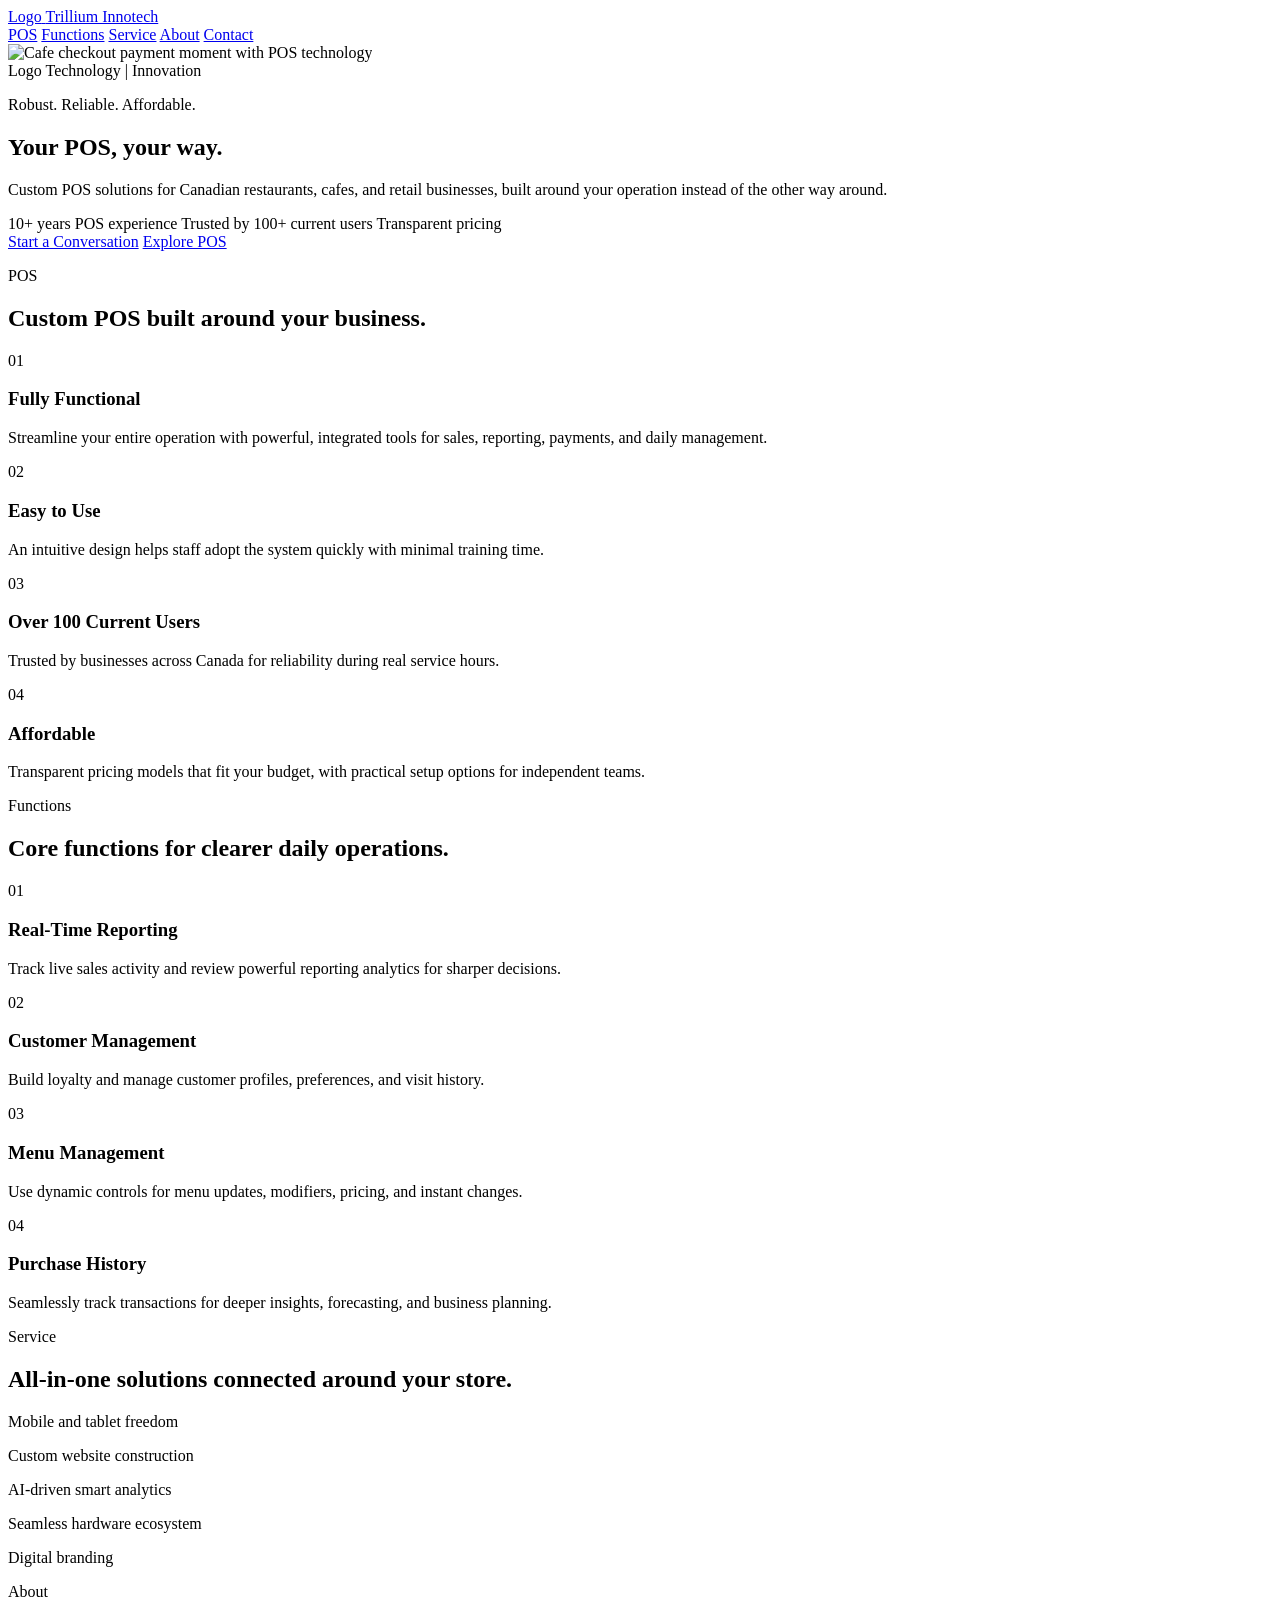
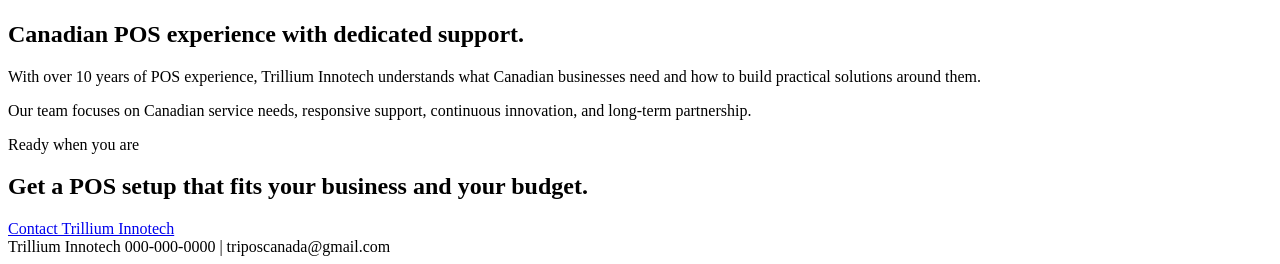
==== index.html @ 5e7f4e85 "feat: Update contact email and sending domain" ====
<!doctype html>
<html lang="en">
  <head>
    <meta charset="utf-8">
    <meta name="viewport" content="width=device-width, initial-scale=1">
    <meta name="description" content="Trillium Innotech Canada delivers custom POS solutions for Canadian restaurants, cafes, and retail businesses.">
    <title>Trillium Innotech Canada | Your POS, Your Way</title>
    <link rel="preconnect" href="https://fonts.googleapis.com">
    <link rel="preconnect" href="https://fonts.gstatic.com" crossorigin>
    <link href="https://fonts.googleapis.com/css2?family=Inter:wght@400;500;600;700;800;900&display=swap" rel="stylesheet">
    <link rel="stylesheet" href="styles.css">
  </head>
  <body>
    <header class="site-header" data-header>
      <a class="brand" href="index.html" aria-label="Trillium Innotech home">
        <span class="logo-slot header-logo-slot" aria-hidden="true">Logo</span>
        <span>Trillium Innotech</span>
      </a>
      <nav class="nav" aria-label="Primary navigation">
        <a href="pos.html">POS</a>
        <a href="functions.html">Functions</a>
        <a href="service.html">Service</a>
        <a href="about.html">About</a>
        <a class="nav-cta" href="contact.html">Contact</a>
      </nav>
    </header>

    <main>
      <section class="hero">
        <img class="hero-image" src="assets/pos-hero.png" alt="Cafe checkout payment moment with POS technology">
        <div class="hero-overlay" aria-hidden="true"></div>
        <div class="hero-content">
          <div class="logo-reserve" aria-label="Reserved logo placement">
            <span class="logo-slot hero-logo-slot">Logo</span>
            <span class="logo-reserve-text">Technology | Innovation</span>
          </div>
          <p class="eyebrow">Robust. Reliable. Affordable.</p>
          <h1>Your POS, your way.</h1>
          <p class="hero-copy">
            Custom POS solutions for Canadian restaurants, cafes, and retail businesses, built around your operation instead of the other way around.
          </p>
          <div class="trust-strip" aria-label="Key commitments">
            <span>10+ years POS experience</span>
            <span>Trusted by 100+ current users</span>
            <span>Transparent pricing</span>
          </div>
          <div class="hero-actions">
            <a class="button primary" href="contact.html">Start a Conversation</a>
            <a class="button secondary" href="pos.html">Explore POS</a>
          </div>
        </div>
      </section>

      <section class="section">
        <div class="section-inner">
          <div class="section-heading">
            <p class="eyebrow">POS</p>
            <h2>Custom POS built around your business.</h2>
          </div>
          <div class="feature-layout">
            <article class="feature-card strong">
              <span class="card-icon">01</span>
              <h3>Fully Functional</h3>
              <p>Streamline your entire operation with powerful, integrated tools for sales, reporting, payments, and daily management.</p>
            </article>
            <article class="feature-card strong">
              <span class="card-icon">02</span>
              <h3>Easy to Use</h3>
              <p>An intuitive design helps staff adopt the system quickly with minimal training time.</p>
            </article>
            <article class="feature-card strong">
              <span class="card-icon">03</span>
              <h3>Over 100 Current Users</h3>
              <p>Trusted by businesses across Canada for reliability during real service hours.</p>
            </article>
            <article class="feature-card strong">
              <span class="card-icon">04</span>
              <h3>Affordable</h3>
              <p>Transparent pricing models that fit your budget, with practical setup options for independent teams.</p>
            </article>
          </div>
        </div>
      </section>

      <section class="section band">
        <div class="section-inner">
          <div class="section-heading">
            <p class="eyebrow">Functions</p>
            <h2>Core functions for clearer daily operations.</h2>
          </div>
          <div class="feature-layout">
            <article class="feature-card">
              <span class="card-icon">01</span>
              <h3>Real-Time Reporting</h3>
              <p>Track live sales activity and review powerful reporting analytics for sharper decisions.</p>
            </article>
            <article class="feature-card">
              <span class="card-icon">02</span>
              <h3>Customer Management</h3>
              <p>Build loyalty and manage customer profiles, preferences, and visit history.</p>
            </article>
            <article class="feature-card">
              <span class="card-icon">03</span>
              <h3>Menu Management</h3>
              <p>Use dynamic controls for menu updates, modifiers, pricing, and instant changes.</p>
            </article>
            <article class="feature-card">
              <span class="card-icon">04</span>
              <h3>Purchase History</h3>
              <p>Seamlessly track transactions for deeper insights, forecasting, and business planning.</p>
            </article>
          </div>
        </div>
      </section>

      <section class="section">
        <div class="section-inner split">
          <div>
            <p class="eyebrow">Service</p>
            <h2>All-in-one solutions connected around your store.</h2>
          </div>
          <div class="check-list">
            <p>Mobile and tablet freedom</p>
            <p>Custom website construction</p>
            <p>AI-driven smart analytics</p>
            <p>Seamless hardware ecosystem</p>
            <p>Digital branding</p>
          </div>
        </div>
      </section>

      <section class="section band">
        <div class="section-inner split">
          <div>
            <p class="eyebrow">About</p>
            <h2>Canadian POS experience with dedicated support.</h2>
          </div>
          <div class="body-copy">
            <p>With over 10 years of POS experience, Trillium Innotech understands what Canadian businesses need and how to build practical solutions around them.</p>
            <p>Our team focuses on Canadian service needs, responsive support, continuous innovation, and long-term partnership.</p>
          </div>
        </div>
      </section>

      <section class="section">
        <div class="section-inner cta-panel">
          <p class="eyebrow">Ready when you are</p>
          <h2>Get a POS setup that fits your business and your budget.</h2>
          <a class="button primary" href="contact.html">Contact Trillium Innotech</a>
        </div>
      </section>
    </main>

    <footer class="footer">
      <span>Trillium Innotech</span>
      <span>000-000-0000 | triposcanada@gmail.com</span>
    </footer>

    <script src="script.js"></script>
  </body>
</html>
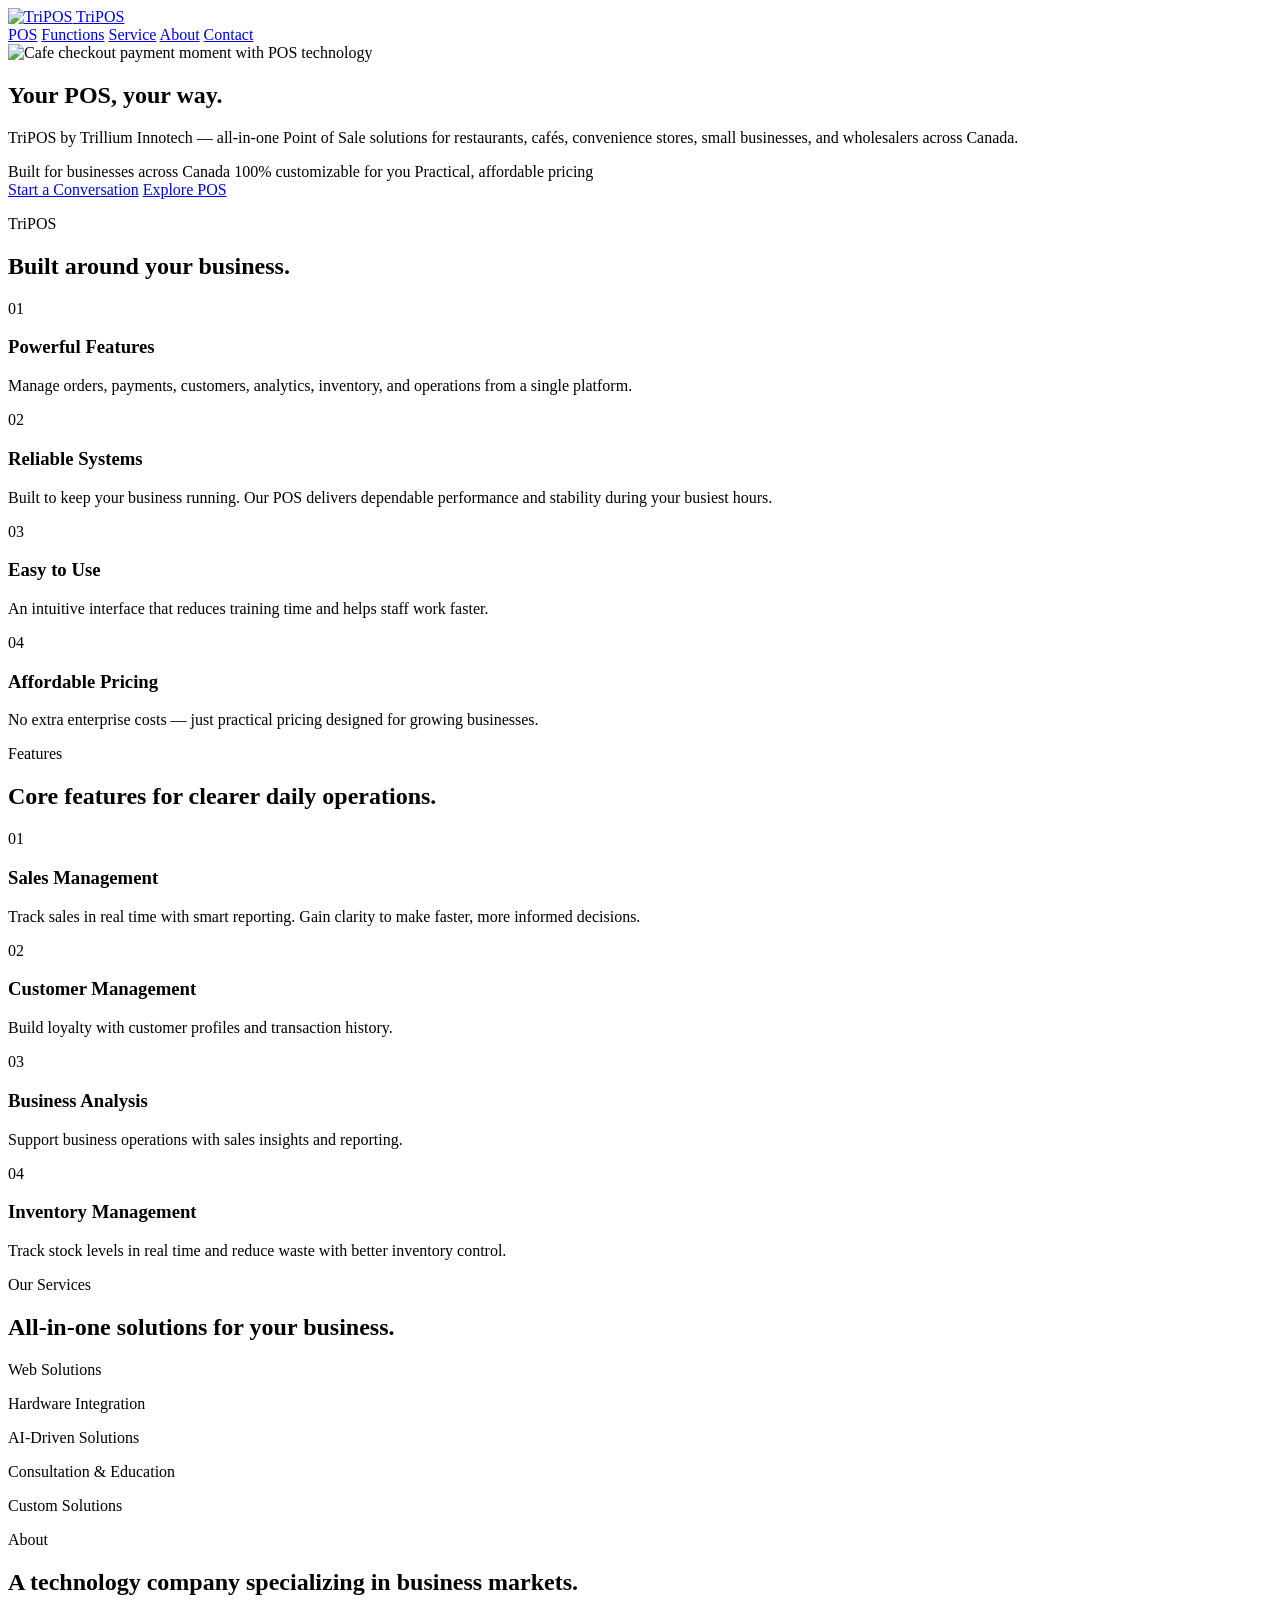
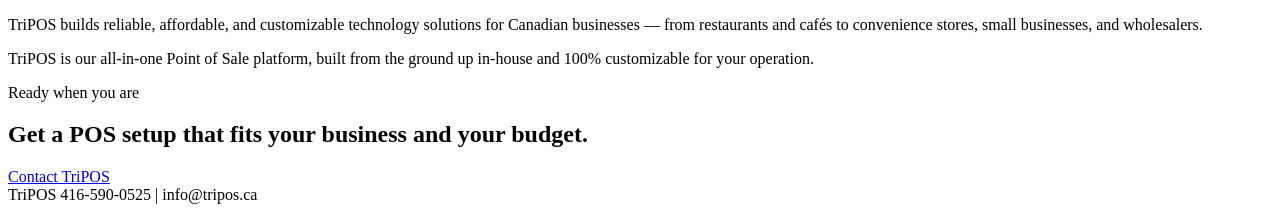
==== commit 427b2954: "fix: Rebrand Trillium Innotech to TriPOS" ====
--- a/index.html
+++ b/index.html
@@ -3,18 +3,19 @@
   <head>
     <meta charset="utf-8">
     <meta name="viewport" content="width=device-width, initial-scale=1">
-    <meta name="description" content="Trillium Innotech Canada delivers custom POS solutions for Canadian restaurants, cafes, and retail businesses.">
-    <title>Trillium Innotech Canada | Your POS, Your Way</title>
+    <meta name="description" content="TriPOS Canada delivers custom POS solutions for Canadian restaurants, cafes, and retail businesses.">
+    <title>TriPOS Canada | Your POS, Your Way</title>
     <link rel="preconnect" href="https://fonts.googleapis.com">
     <link rel="preconnect" href="https://fonts.gstatic.com" crossorigin>
     <link href="https://fonts.googleapis.com/css2?family=Inter:wght@400;500;600;700;800;900&display=swap" rel="stylesheet">
+    <link rel="icon" type="image/png" href="assets/logo_remove_bg.png">
     <link rel="stylesheet" href="styles.css">
   </head>
   <body>
     <header class="site-header" data-header>
-      <a class="brand" href="index.html" aria-label="Trillium Innotech home">
-        <span class="logo-slot header-logo-slot" aria-hidden="true">Logo</span>
-        <span>Trillium Innotech</span>
+      <a class="brand" href="index.html" aria-label="TriPOS home">
+        <img src="assets/logo_remove_bg.png" alt="TriPOS" class="header-logo" aria-hidden="true">
+        <span>TriPOS</span>
       </a>
       <nav class="nav" aria-label="Primary navigation">
         <a href="pos.html">POS</a>
@@ -30,19 +31,14 @@
         <img class="hero-image" src="assets/pos-hero.png" alt="Cafe checkout payment moment with POS technology">
         <div class="hero-overlay" aria-hidden="true"></div>
         <div class="hero-content">
-          <div class="logo-reserve" aria-label="Reserved logo placement">
-            <span class="logo-slot hero-logo-slot">Logo</span>
-            <span class="logo-reserve-text">Technology | Innovation</span>
-          </div>
-          <p class="eyebrow">Robust. Reliable. Affordable.</p>
           <h1>Your POS, your way.</h1>
           <p class="hero-copy">
-            Custom POS solutions for Canadian restaurants, cafes, and retail businesses, built around your operation instead of the other way around.
+            TriPOS by Trillium Innotech — all-in-one Point of Sale solutions for restaurants, cafés, convenience stores, small businesses, and wholesalers across Canada.
           </p>
           <div class="trust-strip" aria-label="Key commitments">
-            <span>10+ years POS experience</span>
-            <span>Trusted by 100+ current users</span>
-            <span>Transparent pricing</span>
+            <span>Built for businesses across Canada</span>
+            <span>100% customizable for you</span>
+            <span>Practical, affordable pricing</span>
           </div>
           <div class="hero-actions">
             <a class="button primary" href="contact.html">Start a Conversation</a>
@@ -54,29 +50,29 @@
       <section class="section">
         <div class="section-inner">
           <div class="section-heading">
-            <p class="eyebrow">POS</p>
-            <h2>Custom POS built around your business.</h2>
+            <p class="eyebrow">TriPOS</p>
+            <h2>Built around your business.</h2>
           </div>
           <div class="feature-layout">
             <article class="feature-card strong">
               <span class="card-icon">01</span>
-              <h3>Fully Functional</h3>
-              <p>Streamline your entire operation with powerful, integrated tools for sales, reporting, payments, and daily management.</p>
+              <h3>Powerful Features</h3>
+              <p>Manage orders, payments, customers, analytics, inventory, and operations from a single platform.</p>
             </article>
             <article class="feature-card strong">
               <span class="card-icon">02</span>
-              <h3>Easy to Use</h3>
-              <p>An intuitive design helps staff adopt the system quickly with minimal training time.</p>
+              <h3>Reliable Systems</h3>
+              <p>Built to keep your business running. Our POS delivers dependable performance and stability during your busiest hours.</p>
             </article>
             <article class="feature-card strong">
               <span class="card-icon">03</span>
-              <h3>Over 100 Current Users</h3>
-              <p>Trusted by businesses across Canada for reliability during real service hours.</p>
+              <h3>Easy to Use</h3>
+              <p>An intuitive interface that reduces training time and helps staff work faster.</p>
             </article>
             <article class="feature-card strong">
               <span class="card-icon">04</span>
-              <h3>Affordable</h3>
-              <p>Transparent pricing models that fit your budget, with practical setup options for independent teams.</p>
+              <h3>Affordable Pricing</h3>
+              <p>No extra enterprise costs — just practical pricing designed for growing businesses.</p>
             </article>
           </div>
         </div>
@@ -85,29 +81,29 @@
       <section class="section band">
         <div class="section-inner">
           <div class="section-heading">
-            <p class="eyebrow">Functions</p>
-            <h2>Core functions for clearer daily operations.</h2>
+            <p class="eyebrow">Features</p>
+            <h2>Core features for clearer daily operations.</h2>
           </div>
           <div class="feature-layout">
             <article class="feature-card">
               <span class="card-icon">01</span>
-              <h3>Real-Time Reporting</h3>
-              <p>Track live sales activity and review powerful reporting analytics for sharper decisions.</p>
+              <h3>Sales Management</h3>
+              <p>Track sales in real time with smart reporting. Gain clarity to make faster, more informed decisions.</p>
             </article>
             <article class="feature-card">
               <span class="card-icon">02</span>
               <h3>Customer Management</h3>
-              <p>Build loyalty and manage customer profiles, preferences, and visit history.</p>
+              <p>Build loyalty with customer profiles and transaction history.</p>
             </article>
             <article class="feature-card">
               <span class="card-icon">03</span>
-              <h3>Menu Management</h3>
-              <p>Use dynamic controls for menu updates, modifiers, pricing, and instant changes.</p>
+              <h3>Business Analysis</h3>
+              <p>Support business operations with sales insights and reporting.</p>
             </article>
             <article class="feature-card">
               <span class="card-icon">04</span>
-              <h3>Purchase History</h3>
-              <p>Seamlessly track transactions for deeper insights, forecasting, and business planning.</p>
+              <h3>Inventory Management</h3>
+              <p>Track stock levels in real time and reduce waste with better inventory control.</p>
             </article>
           </div>
         </div>
@@ -116,15 +112,15 @@
       <section class="section">
         <div class="section-inner split">
           <div>
-            <p class="eyebrow">Service</p>
-            <h2>All-in-one solutions connected around your store.</h2>
+            <p class="eyebrow">Our Services</p>
+            <h2>All-in-one solutions for your business.</h2>
           </div>
           <div class="check-list">
-            <p>Mobile and tablet freedom</p>
-            <p>Custom website construction</p>
-            <p>AI-driven smart analytics</p>
-            <p>Seamless hardware ecosystem</p>
-            <p>Digital branding</p>
+            <p>Web Solutions</p>
+            <p>Hardware Integration</p>
+            <p>AI-Driven Solutions</p>
+            <p>Consultation &amp; Education</p>
+            <p>Custom Solutions</p>
           </div>
         </div>
       </section>
@@ -133,11 +129,11 @@
         <div class="section-inner split">
           <div>
             <p class="eyebrow">About</p>
-            <h2>Canadian POS experience with dedicated support.</h2>
+            <h2>A technology company specializing in business markets.</h2>
           </div>
           <div class="body-copy">
-            <p>With over 10 years of POS experience, Trillium Innotech understands what Canadian businesses need and how to build practical solutions around them.</p>
-            <p>Our team focuses on Canadian service needs, responsive support, continuous innovation, and long-term partnership.</p>
+            <p>TriPOS builds reliable, affordable, and customizable technology solutions for Canadian businesses — from restaurants and cafés to convenience stores, small businesses, and wholesalers.</p>
+            <p>TriPOS is our all-in-one Point of Sale platform, built from the ground up in-house and 100% customizable for your operation.</p>
           </div>
         </div>
       </section>
@@ -146,14 +142,14 @@
         <div class="section-inner cta-panel">
           <p class="eyebrow">Ready when you are</p>
           <h2>Get a POS setup that fits your business and your budget.</h2>
-          <a class="button primary" href="contact.html">Contact Trillium Innotech</a>
+          <a class="button primary" href="contact.html">Contact TriPOS</a>
         </div>
       </section>
     </main>
 
     <footer class="footer">
-      <span>Trillium Innotech</span>
-      <span>000-000-0000 | triposcanada@gmail.com</span>
+      <span>TriPOS</span>
+      <span>416-590-0525 | info@tripos.ca</span>
     </footer>
 
     <script src="script.js"></script>
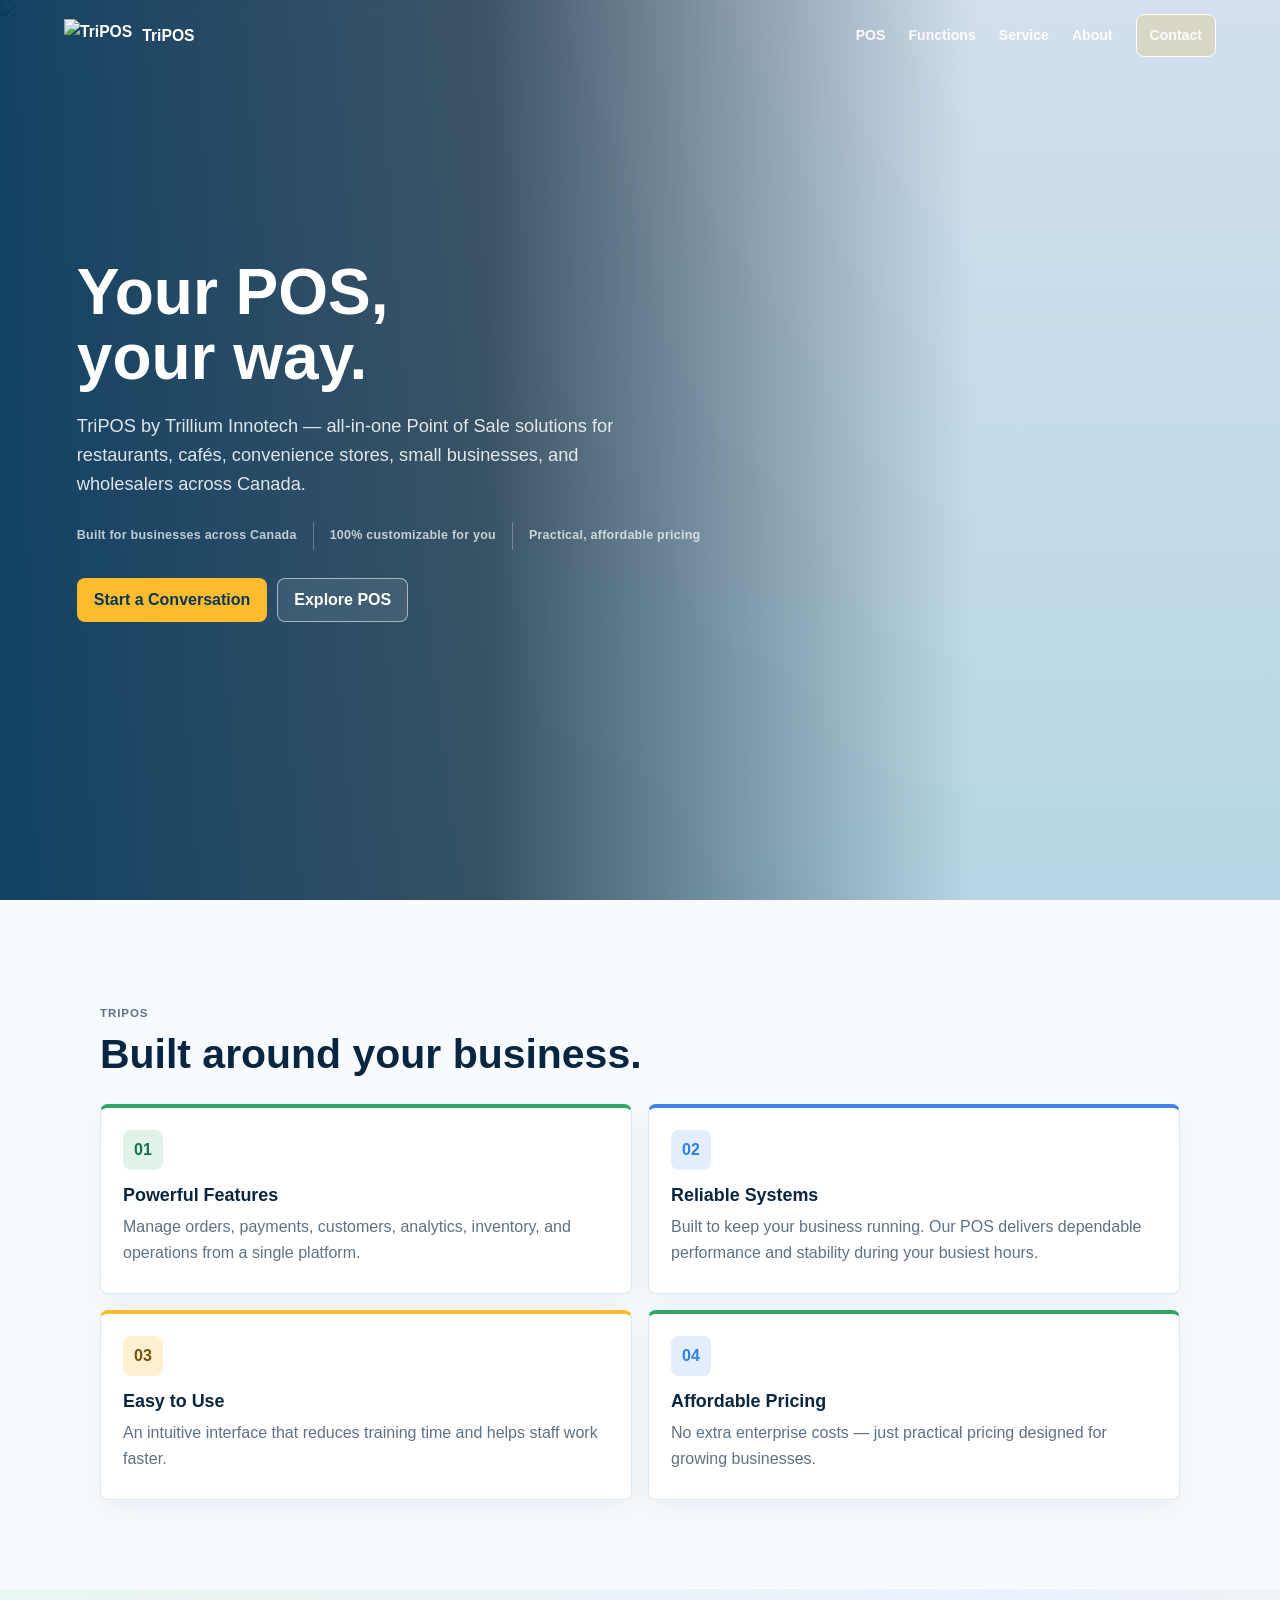
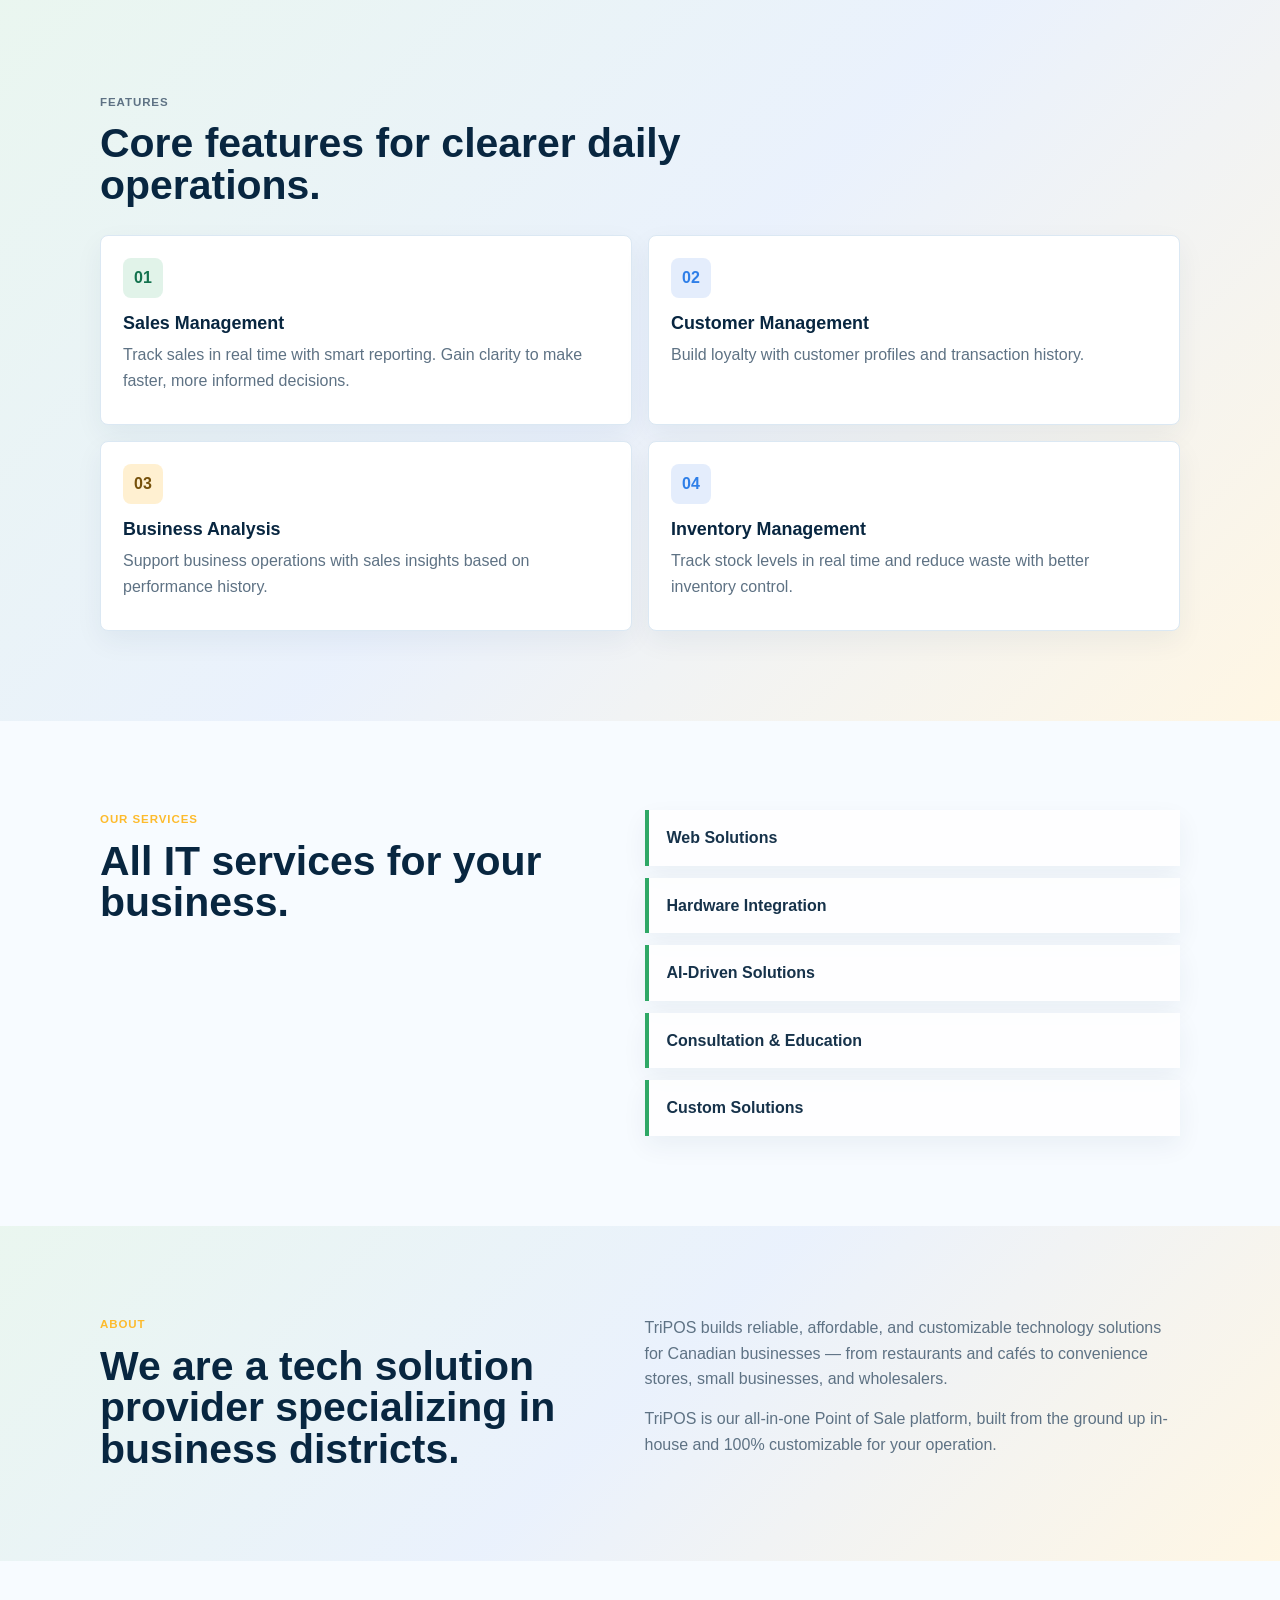
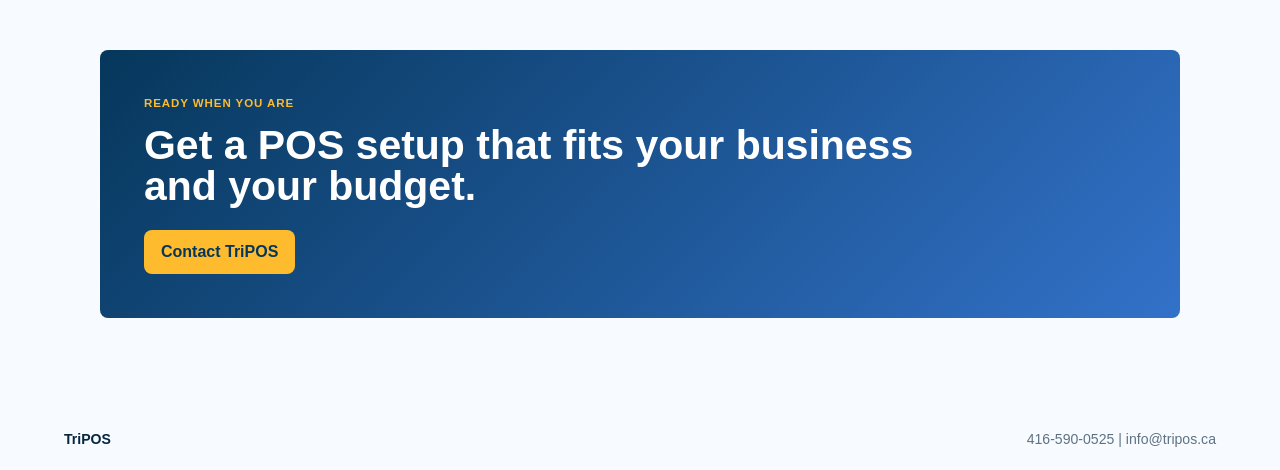
==== commit 8ef6ca7c: "fix: sync website content with updated brochure Co-Authored-By: Claude Sonnet 4.6 <noreply@anthropic" ====
--- a/index.html
+++ b/index.html
@@ -98,7 +98,7 @@
             <article class="feature-card">
               <span class="card-icon">03</span>
               <h3>Business Analysis</h3>
-              <p>Support business operations with sales insights and reporting.</p>
+              <p>Support business operations with sales insights based on performance history.</p>
             </article>
             <article class="feature-card">
               <span class="card-icon">04</span>
@@ -113,7 +113,7 @@
         <div class="section-inner split">
           <div>
             <p class="eyebrow">Our Services</p>
-            <h2>All-in-one solutions for your business.</h2>
+            <h2>All IT services for your business.</h2>
           </div>
           <div class="check-list">
             <p>Web Solutions</p>
@@ -129,7 +129,7 @@
         <div class="section-inner split">
           <div>
             <p class="eyebrow">About</p>
-            <h2>A technology company specializing in business markets.</h2>
+            <h2>We are a tech solution provider specializing in business districts.</h2>
           </div>
           <div class="body-copy">
             <p>TriPOS builds reliable, affordable, and customizable technology solutions for Canadian businesses — from restaurants and cafés to convenience stores, small businesses, and wholesalers.</p>
--- a/styles.css
+++ b/styles.css
@@ -0,0 +1,791 @@
+:root {
+  --navy: #06375b;
+  --blue-slate: #3f82e8;
+  --deep-teal: #13724e;
+  --ocean: #2f7fe8;
+  --aqua: #2fa866;
+  --gold: #fdbb2d;
+  --amber: #ffd464;
+  --charcoal: #082640;
+  --ink: #16324a;
+  --muted: #5e7284;
+  --paper: #f7fbff;
+  --line: #dbe8f3;
+  --white: #ffffff;
+  --shadow: 0 18px 55px rgba(6, 55, 91, 0.14);
+}
+
+* {
+  box-sizing: border-box;
+}
+
+html {
+  scroll-behavior: smooth;
+}
+
+body {
+  margin: 0;
+  font-family: Inter, Arial, sans-serif;
+  color: var(--ink);
+  background: var(--paper);
+  line-height: 1.6;
+}
+
+a {
+  color: inherit;
+  text-decoration: none;
+}
+
+img {
+  display: block;
+  max-width: 100%;
+}
+
+h1,
+h2,
+h3,
+p {
+  overflow-wrap: anywhere;
+}
+
+h1,
+h2,
+h3 {
+  margin: 0;
+  color: var(--charcoal);
+  line-height: 1.02;
+  letter-spacing: 0;
+}
+
+h1 {
+  font-size: clamp(2.45rem, 5vw, 4.75rem);
+}
+
+h2 {
+  font-size: clamp(1.8rem, 3.2vw, 3rem);
+}
+
+h3 {
+  font-size: 1.12rem;
+}
+
+p {
+  margin: 0;
+}
+
+.site-header {
+  position: fixed;
+  top: 0;
+  left: 0;
+  right: 0;
+  z-index: 20;
+  display: flex;
+  align-items: center;
+  justify-content: space-between;
+  gap: 20px;
+  padding: 14px clamp(20px, 5vw, 64px);
+  color: var(--white);
+  transition: background 180ms ease, box-shadow 180ms ease, color 180ms ease;
+}
+
+.site-header.light,
+.site-header.is-scrolled {
+  background: rgba(247, 251, 255, 0.96);
+  color: var(--charcoal);
+  box-shadow: 0 10px 30px rgba(6, 55, 91, 0.09);
+  backdrop-filter: blur(16px);
+}
+
+.brand {
+  display: inline-flex;
+  align-items: center;
+  gap: 10px;
+  font-size: 0.98rem;
+  font-weight: 900;
+}
+
+.header-logo {
+  height: 32px;
+  width: auto;
+  max-width: none;
+  display: block;
+}
+
+.nav {
+  display: flex;
+  align-items: center;
+  gap: clamp(12px, 1.8vw, 24px);
+  font-size: 0.88rem;
+  font-weight: 800;
+}
+
+.nav a {
+  opacity: 0.92;
+}
+
+.nav-cta {
+  padding: 9px 13px;
+  border: 1px solid currentColor;
+  border-radius: 8px;
+  background: rgba(253, 187, 45, 0.22);
+}
+
+.hero {
+  position: relative;
+  height: 100vh;
+  display: grid;
+  align-items: center;
+  overflow: hidden;
+  color: var(--white);
+}
+
+.hero-image,
+.hero-overlay {
+  position: absolute;
+  inset: 0;
+  width: 100%;
+  height: 100%;
+}
+
+.hero-image {
+  object-fit: cover;
+}
+
+.hero-overlay {
+  background:
+    linear-gradient(90deg, rgba(6, 55, 91, 0.94) 0%, rgba(8, 38, 64, 0.78) 38%, rgba(63, 130, 232, 0.2) 76%),
+    linear-gradient(0deg, rgba(47, 168, 102, 0.18), rgba(253, 187, 45, 0.08));
+}
+
+.hero-content {
+  position: relative;
+  z-index: 1;
+  width: min(720px, calc(100% - 40px));
+  margin-left: clamp(20px, 6vw, 78px);
+  padding-top: 54px;
+  padding-bottom: 72px;
+}
+
+.hero h1 {
+  color: var(--white);
+  max-width: 12ch;
+}
+
+.contact h1 {
+  color: var(--white);
+  max-width: 980px;
+}
+
+.hero-copy {
+  max-width: 600px;
+  margin-top: 20px;
+  color: rgba(255, 255, 255, 0.86);
+  font-size: clamp(1rem, 1.45vw, 1.14rem);
+}
+
+.logo-reserve {
+  display: inline-flex;
+  align-items: center;
+  gap: 10px;
+  margin-bottom: 24px;
+  padding: 8px 12px 8px 8px;
+  border: 1px solid rgba(255, 255, 255, 0.22);
+  border-radius: 8px;
+  background: rgba(255, 255, 255, 0.1);
+  color: rgba(255, 255, 255, 0.9);
+  backdrop-filter: blur(8px);
+}
+
+.hero-logo {
+  height: 48px;
+  width: auto;
+  display: block;
+}
+
+.logo-reserve-text {
+  color: rgba(255, 255, 255, 0.72);
+  font-size: 0.7rem;
+  font-weight: 800;
+  letter-spacing: 0.08em;
+  text-transform: uppercase;
+}
+
+.eyebrow {
+  margin: 0 0 12px;
+  color: var(--gold);
+  font-size: 0.72rem;
+  font-weight: 900;
+  letter-spacing: 0.08em;
+  text-transform: uppercase;
+}
+
+.trust-strip {
+  display: flex;
+  flex-wrap: wrap;
+  align-items: center;
+  gap: 0;
+  margin-top: 24px;
+}
+
+.trust-strip span {
+  padding: 4px 16px;
+  border-left: 1px solid rgba(255, 255, 255, 0.28);
+  color: rgba(255, 255, 255, 0.72);
+  font-size: 0.78rem;
+  font-weight: 600;
+  letter-spacing: 0.02em;
+}
+
+.trust-strip span:first-child {
+  border-left: none;
+  padding-left: 0;
+}
+
+.hero-actions {
+  display: flex;
+  flex-wrap: wrap;
+  gap: 10px;
+  margin-top: 28px;
+}
+
+.button {
+  display: inline-flex;
+  align-items: center;
+  justify-content: center;
+  min-height: 44px;
+  padding: 11px 16px;
+  border: 1px solid transparent;
+  border-radius: 8px;
+  font-weight: 900;
+  line-height: 1.1;
+  cursor: pointer;
+}
+
+.button.primary {
+  background: var(--gold);
+  color: var(--navy);
+}
+
+.button.secondary {
+  border-color: rgba(255, 255, 255, 0.55);
+  color: var(--white);
+  background: rgba(255, 255, 255, 0.09);
+}
+
+.section {
+  padding: clamp(56px, 7vw, 92px) 0;
+}
+
+.section-inner {
+  width: min(1080px, calc(100% - 40px));
+  margin: 0 auto;
+}
+
+.section-inner.narrow {
+  width: min(760px, calc(100% - 40px));
+}
+
+.section-heading {
+  max-width: 700px;
+  margin-bottom: 28px;
+}
+
+.section-heading p {
+  max-width: 600px;
+  margin-top: 14px;
+  color: var(--muted);
+}
+
+.pillar-grid,
+.feature-layout {
+  display: grid;
+  grid-template-columns: repeat(3, minmax(0, 1fr));
+  gap: 16px;
+}
+
+.feature-layout {
+  grid-template-columns: repeat(2, minmax(0, 1fr));
+}
+
+.feature-layout.stack {
+  grid-template-columns: 1fr;
+}
+
+.feature-card {
+  min-height: 190px;
+  padding: 22px;
+  border: 1px solid var(--line);
+  border-radius: 8px;
+  background: var(--white);
+  box-shadow: 0 10px 28px rgba(6, 55, 91, 0.06);
+}
+
+.feature-card.strong {
+  border-top: 4px solid var(--aqua);
+}
+
+.feature-card.strong:nth-child(2) {
+  border-top-color: var(--blue-slate);
+}
+
+.feature-card.strong:nth-child(3) {
+  border-top-color: var(--gold);
+}
+
+.feature-card h3 {
+  margin-top: 16px;
+}
+
+.feature-card p {
+  margin-top: 10px;
+  color: var(--muted);
+}
+
+.card-icon {
+  display: grid;
+  place-items: center;
+  width: 40px;
+  height: 40px;
+  border-radius: 8px;
+  background: rgba(47, 168, 102, 0.14);
+  color: var(--deep-teal);
+  font-weight: 900;
+}
+
+.feature-card:nth-child(2n) .card-icon {
+  background: rgba(63, 130, 232, 0.14);
+  color: var(--ocean);
+}
+
+.feature-card:nth-child(3n) .card-icon {
+  background: rgba(253, 187, 45, 0.22);
+  color: #76510b;
+}
+
+.band {
+  background:
+    linear-gradient(135deg, rgba(47, 168, 102, 0.1), rgba(63, 130, 232, 0.11), rgba(253, 187, 45, 0.13)),
+    var(--white);
+}
+
+.split,
+.contact-grid {
+  display: grid;
+  grid-template-columns: minmax(0, 0.95fr) minmax(0, 1.05fr);
+  gap: clamp(28px, 5vw, 60px);
+  align-items: start;
+}
+
+.check-list {
+  display: grid;
+  gap: 12px;
+}
+
+.check-list p {
+  padding: 15px 18px;
+  border-left: 4px solid var(--aqua);
+  background: rgba(255, 255, 255, 0.86);
+  box-shadow: 0 10px 26px rgba(6, 55, 91, 0.06);
+  color: var(--ink);
+  font-weight: 800;
+}
+
+.warranty-strip {
+  display: grid;
+  grid-template-columns: minmax(0, 0.9fr) minmax(0, 1.1fr);
+  gap: clamp(24px, 4vw, 48px);
+  align-items: center;
+}
+
+.warranty-list {
+  display: grid;
+  grid-template-columns: repeat(3, minmax(0, 1fr));
+  gap: 12px;
+}
+
+.warranty-section {
+  background: var(--navy);
+  padding: clamp(32px, 4vw, 48px) 0;
+}
+
+.warranty-section h2 {
+  color: var(--white);
+}
+
+.warranty-strip .eyebrow {
+  color: var(--gold);
+  font-size: 1rem;
+  font-weight: 800;
+  letter-spacing: 0.12em;
+}
+
+.warranty-intro {
+  display: flex;
+  flex-direction: column;
+  align-items: flex-start;
+}
+
+.warranty-stamp {
+  position: relative;
+  width: 200px;
+  aspect-ratio: 5 / 3;
+  margin-bottom: 24px;
+  border: 3px solid var(--gold);
+  border-radius: 10px;
+  display: flex;
+  flex-direction: column;
+  align-items: center;
+  justify-content: center;
+  gap: 4px;
+  color: var(--gold);
+  transform: rotate(-4deg);
+}
+
+.warranty-stamp::before {
+  content: '';
+  position: absolute;
+  inset: 8px;
+  border: 1px dashed var(--gold);
+  border-radius: 5px;
+  opacity: 0.5;
+}
+
+.stamp-label {
+  font-size: 0.8rem;
+  font-weight: 700;
+  letter-spacing: 0.25em;
+  text-transform: uppercase;
+  opacity: 0.75;
+}
+
+.stamp-check {
+  font-size: 2.8rem;
+  font-weight: 900;
+  line-height: 1;
+}
+
+.stamp-word {
+  font-size: 1.25rem;
+  font-weight: 900;
+  letter-spacing: 0.15em;
+  text-transform: uppercase;
+}
+
+.warranty-card {
+  display: grid;
+  gap: 6px;
+  padding: 18px;
+  border: 1px solid rgba(255, 255, 255, 0.12);
+  border-radius: 8px;
+  background: rgba(255, 255, 255, 0.06);
+}
+
+.warranty-card strong {
+  color: rgba(255, 255, 255, 0.75);
+  font-size: 0.8rem;
+  text-transform: uppercase;
+  letter-spacing: 0.08em;
+}
+
+.warranty-card > span {
+  color: var(--gold);
+  font-size: 1.5rem;
+  font-weight: 800;
+  line-height: 1;
+}
+
+.warranty-card p {
+  margin-top: 6px;
+  color: rgba(255, 255, 255, 0.55);
+  font-size: 0.82rem;
+  line-height: 1.5;
+}
+
+.body-copy {
+  display: grid;
+  gap: 14px;
+  color: var(--muted);
+  font-size: 1rem;
+}
+
+.cta-panel {
+  padding: clamp(28px, 4vw, 44px);
+  border-radius: 8px;
+  background:
+    linear-gradient(135deg, rgba(6, 55, 91, 0.97), rgba(63, 130, 232, 0.78)),
+    var(--navy);
+  color: var(--white);
+}
+
+.cta-panel h2 {
+  max-width: 850px;
+  color: var(--white);
+}
+
+.cta-panel .button {
+  margin-top: 22px;
+}
+
+.page-hero {
+  position: relative;
+  min-height: 76vh;
+  display: grid;
+  align-items: center;
+  overflow: hidden;
+  padding: 138px 0 72px;
+  background: var(--navy);
+  color: var(--white);
+}
+
+.page-hero-image,
+.page-hero-overlay {
+  position: absolute;
+  inset: 0;
+  width: 100%;
+  height: 100%;
+}
+
+.page-hero-image {
+  object-fit: cover;
+}
+
+.page-hero-overlay {
+  background:
+    linear-gradient(90deg, rgba(6, 55, 91, 0.95) 0%, rgba(8, 38, 64, 0.76) 42%, rgba(63, 130, 232, 0.1) 78%),
+    linear-gradient(0deg, rgba(47, 168, 102, 0.12), rgba(253, 187, 45, 0.08));
+}
+
+.page-hero .section-inner {
+  position: relative;
+  z-index: 1;
+}
+
+.page-hero h1 {
+  color: var(--white);
+}
+
+.page-hero p:not(.eyebrow) {
+  max-width: 640px;
+  margin-top: 18px;
+  color: rgba(255, 255, 255, 0.78);
+  font-size: 1.05rem;
+}
+
+.contact {
+  padding: clamp(96px, 10vw, 140px) 0 clamp(60px, 7vw, 92px);
+  background:
+    linear-gradient(135deg, rgba(6, 55, 91, 0.97), rgba(63, 130, 232, 0.76), rgba(47, 168, 102, 0.5)),
+    var(--navy);
+  color: var(--white);
+}
+
+.page-contact {
+  min-height: calc(100vh - 76px);
+}
+
+.contact-stack {
+  display: grid;
+  gap: clamp(28px, 4vw, 44px);
+}
+
+.contact-intro {
+  max-width: 980px;
+}
+
+.contact-lower {
+  display: grid;
+  grid-template-columns: minmax(260px, 0.75fr) minmax(420px, 1.25fr);
+  gap: clamp(24px, 4vw, 48px);
+  align-items: start;
+}
+
+.contact-details {
+  display: grid;
+  gap: 18px;
+}
+
+.contact p {
+  max-width: 600px;
+  margin-top: 18px;
+  color: rgba(255, 255, 255, 0.72);
+  font-size: 1rem;
+}
+
+.contact-intro p {
+  max-width: 720px;
+}
+
+.contact-methods {
+  display: grid;
+  gap: 10px;
+}
+
+.contact-methods a {
+  display: grid;
+  gap: 3px;
+  padding: 14px 16px;
+  border: 1px solid rgba(255, 255, 255, 0.16);
+  border-radius: 8px;
+  background: rgba(255, 255, 255, 0.08);
+}
+
+.contact-methods span {
+  color: var(--amber);
+  font-size: 0.76rem;
+  font-weight: 900;
+  letter-spacing: 0.08em;
+  text-transform: uppercase;
+}
+
+.contact-methods strong {
+  color: var(--white);
+  font-size: 1rem;
+  overflow-wrap: anywhere;
+}
+
+.contact-form {
+  display: grid;
+  gap: 12px;
+  padding: 20px;
+  border-radius: 8px;
+  background: rgba(255, 255, 255, 0.09);
+  border: 1px solid rgba(255, 255, 255, 0.16);
+}
+
+.contact-form label {
+  display: grid;
+  gap: 7px;
+  color: rgba(255, 255, 255, 0.82);
+  font-size: 0.9rem;
+  font-weight: 800;
+}
+
+.contact-form input,
+.contact-form textarea {
+  width: 100%;
+  border: 1px solid rgba(255, 255, 255, 0.18);
+  border-radius: 8px;
+  padding: 12px 13px;
+  color: var(--white);
+  background: rgba(255, 255, 255, 0.11);
+  font: inherit;
+}
+
+.contact-form textarea {
+  resize: vertical;
+}
+
+.contact-form input::placeholder,
+.contact-form textarea::placeholder {
+  color: rgba(255, 255, 255, 0.48);
+}
+
+.contact-form .button {
+  width: 100%;
+}
+
+.contact-form .button:disabled {
+  cursor: wait;
+  opacity: 0.68;
+}
+
+.form-status {
+  min-height: 1.35em;
+  margin: 0;
+  color: rgba(255, 255, 255, 0.72);
+  font-size: 0.92rem;
+}
+
+.form-status[data-state="success"] {
+  color: #99f6c8;
+}
+
+.form-status[data-state="error"] {
+  color: #f8c38d;
+}
+
+.footer {
+  display: flex;
+  flex-wrap: wrap;
+  justify-content: space-between;
+  gap: 12px;
+  padding: 20px clamp(20px, 5vw, 64px);
+  color: var(--muted);
+  background: var(--paper);
+  font-size: 0.88rem;
+}
+
+.footer span:first-child {
+  color: var(--charcoal);
+  font-weight: 900;
+}
+
+@media (max-width: 900px) {
+  .site-header {
+    align-items: flex-start;
+    padding: 14px 20px;
+  }
+
+  .nav {
+    display: none;
+  }
+
+  .hero {
+    height: 100svh;
+  }
+
+  .hero-overlay {
+    background: linear-gradient(90deg, rgba(6, 55, 91, 0.96), rgba(63, 130, 232, 0.68));
+  }
+
+  .page-hero {
+    min-height: 70vh;
+  }
+
+  .page-hero-overlay {
+    background: linear-gradient(90deg, rgba(6, 55, 91, 0.96), rgba(63, 130, 232, 0.68));
+  }
+
+  .hero-content {
+    margin-left: 20px;
+    padding-top: 48px;
+  }
+
+  .pillar-grid,
+  .feature-layout,
+  .split,
+  .contact-grid,
+  .contact-lower,
+  .warranty-strip {
+    grid-template-columns: 1fr;
+  }
+
+  .warranty-list {
+    grid-template-columns: 1fr;
+  }
+
+  .feature-card {
+    min-height: auto;
+  }
+}
+
+@media (max-width: 540px) {
+  h1 {
+    font-size: 2.25rem;
+  }
+
+  .logo-reserve {
+    align-items: flex-start;
+    flex-direction: column;
+  }
+
+  .hero-actions,
+  .button {
+    width: 100%;
+  }
+
+  .hero-content {
+    width: calc(100% - 32px);
+    margin-left: 16px;
+  }
+}
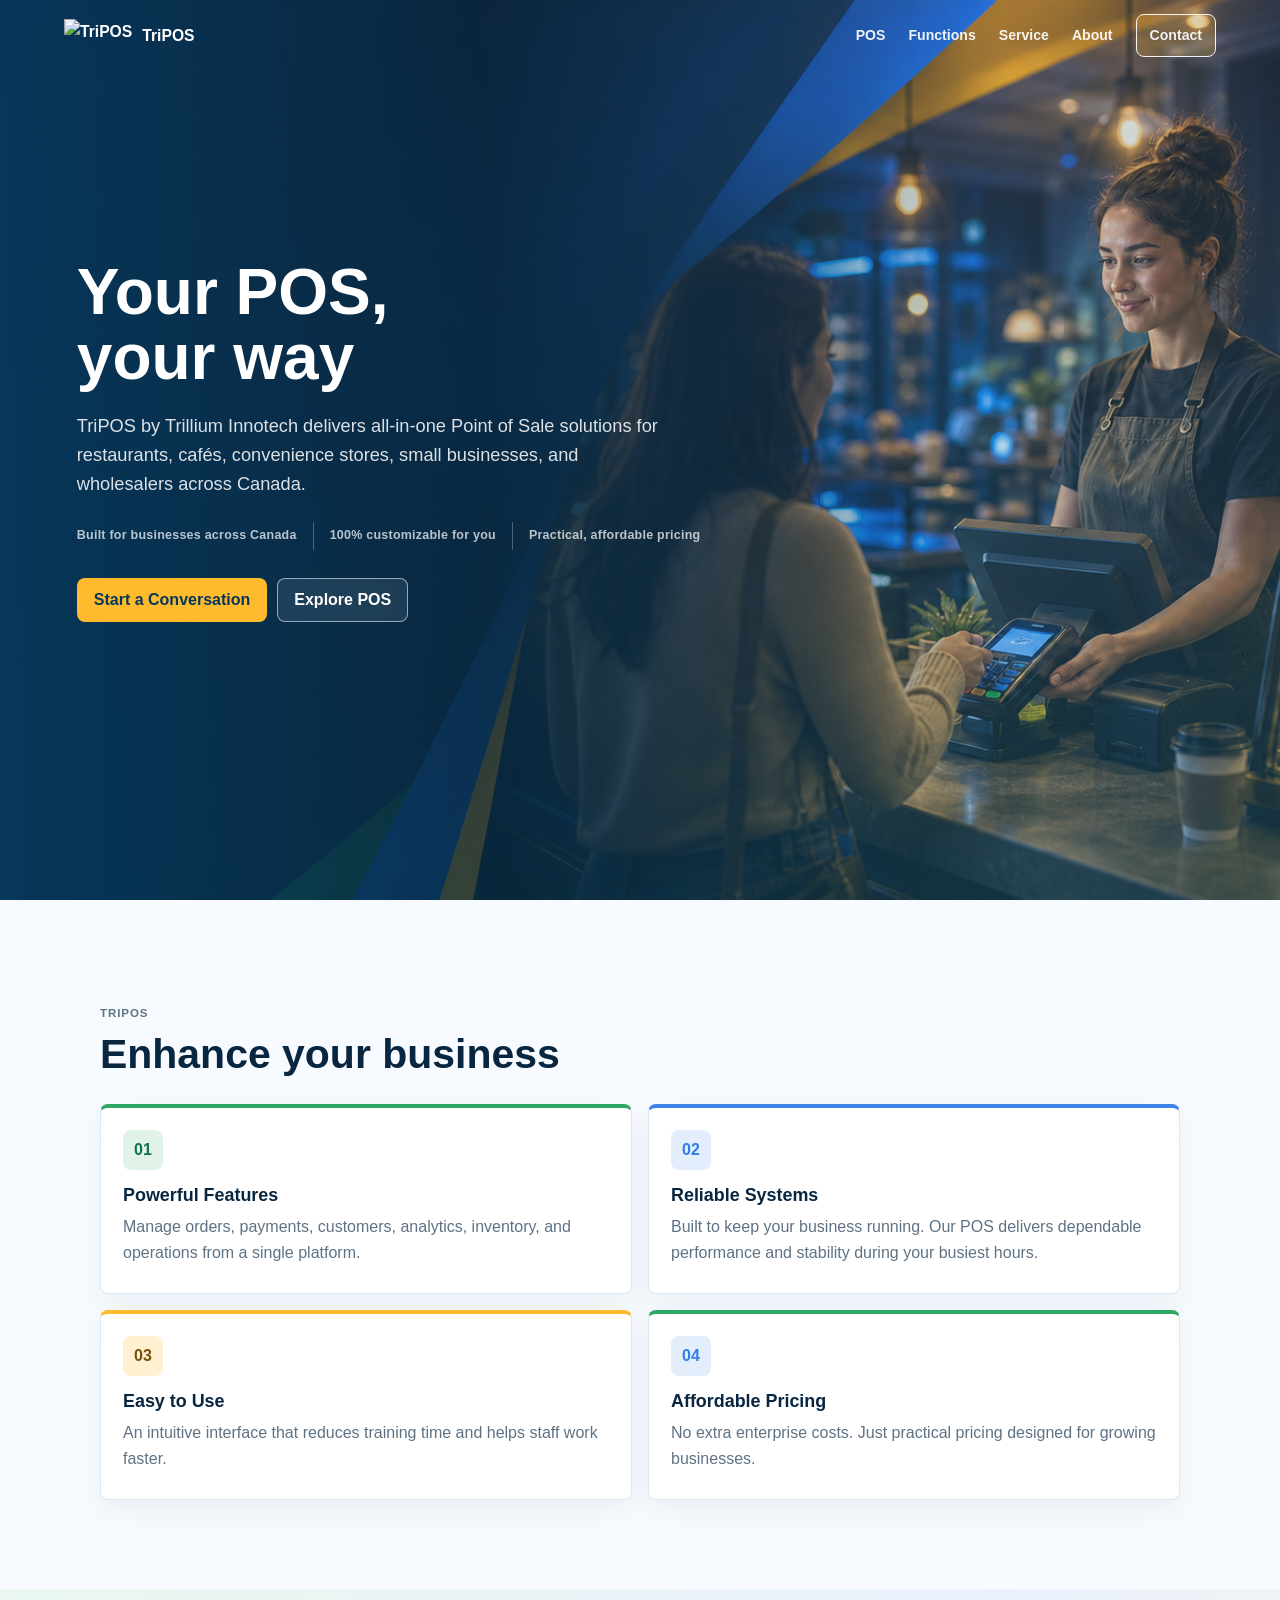
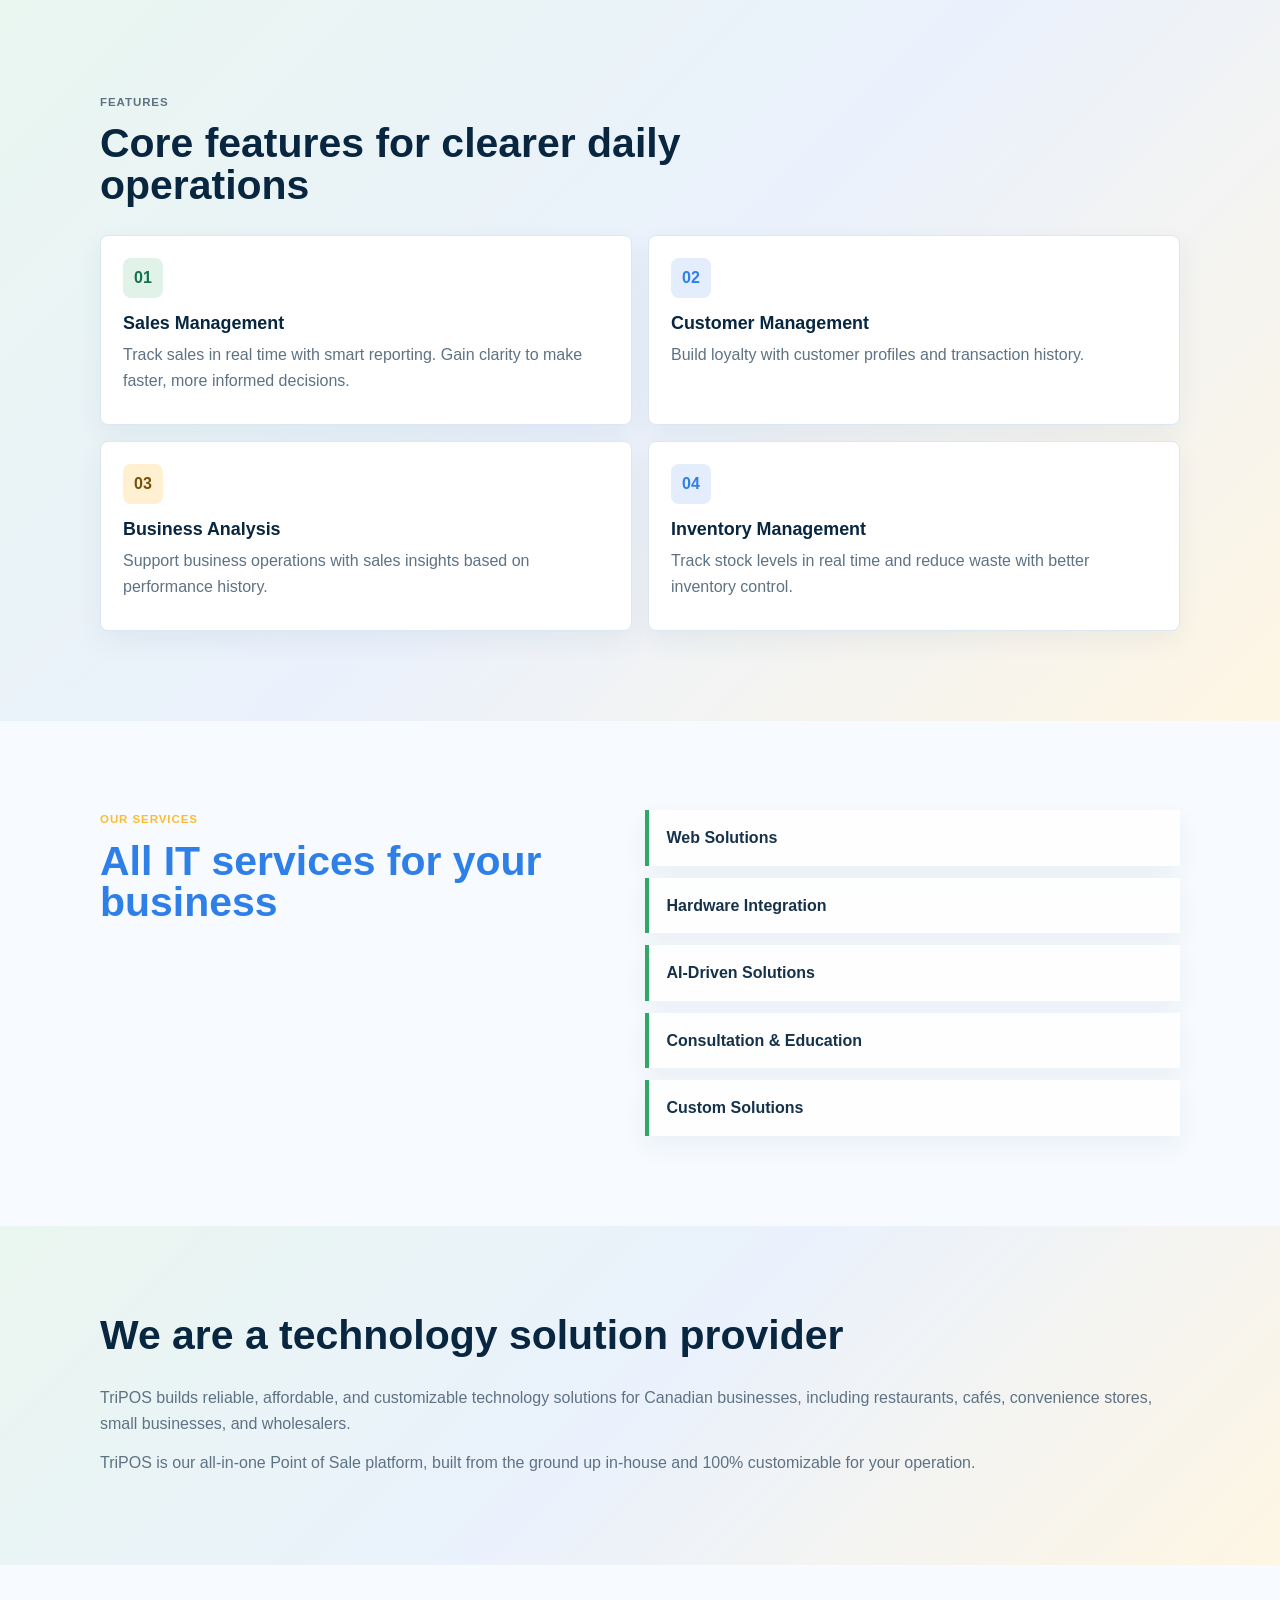
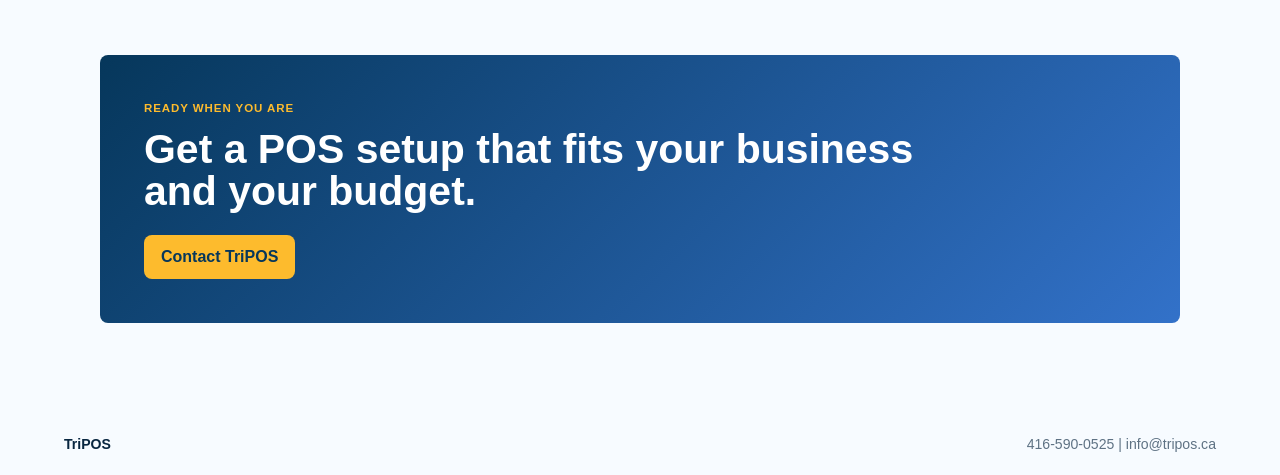
==== commit d9c779f5: "feat: Add mobile responsive navigation menu" ====
--- a/index.html
+++ b/index.html
@@ -17,7 +17,8 @@
         <img src="assets/logo_remove_bg.png" alt="TriPOS" class="header-logo" aria-hidden="true">
         <span>TriPOS</span>
       </a>
-      <nav class="nav" aria-label="Primary navigation">
+      <button class="nav-toggle" type="button" data-nav-toggle aria-expanded="false" aria-controls="primary-nav" aria-label="Toggle menu"><span></span><span></span><span></span></button>
+      <nav class="nav" id="primary-nav" aria-label="Primary navigation" data-nav>
         <a href="pos.html">POS</a>
         <a href="functions.html">Functions</a>
         <a href="service.html">Service</a>
@@ -31,9 +32,9 @@
         <img class="hero-image" src="assets/pos-hero.png" alt="Cafe checkout payment moment with POS technology">
         <div class="hero-overlay" aria-hidden="true"></div>
         <div class="hero-content">
-          <h1>Your POS, your way.</h1>
+          <h1>Your POS, your way</h1>
           <p class="hero-copy">
-            TriPOS by Trillium Innotech — all-in-one Point of Sale solutions for restaurants, cafés, convenience stores, small businesses, and wholesalers across Canada.
+            TriPOS by Trillium Innotech delivers all-in-one Point of Sale solutions for restaurants, cafés, convenience stores, small businesses, and wholesalers across Canada.
           </p>
           <div class="trust-strip" aria-label="Key commitments">
             <span>Built for businesses across Canada</span>
@@ -51,7 +52,7 @@
         <div class="section-inner">
           <div class="section-heading">
             <p class="eyebrow">TriPOS</p>
-            <h2>Built around your business.</h2>
+            <h2>Enhance your business</h2>
           </div>
           <div class="feature-layout">
             <article class="feature-card strong">
@@ -72,7 +73,7 @@
             <article class="feature-card strong">
               <span class="card-icon">04</span>
               <h3>Affordable Pricing</h3>
-              <p>No extra enterprise costs — just practical pricing designed for growing businesses.</p>
+              <p>No extra enterprise costs. Just practical pricing designed for growing businesses.</p>
             </article>
           </div>
         </div>
@@ -82,7 +83,7 @@
         <div class="section-inner">
           <div class="section-heading">
             <p class="eyebrow">Features</p>
-            <h2>Core features for clearer daily operations.</h2>
+            <h2>Core features for clearer daily operations</h2>
           </div>
           <div class="feature-layout">
             <article class="feature-card">
@@ -113,26 +114,40 @@
         <div class="section-inner split">
           <div>
             <p class="eyebrow">Our Services</p>
-            <h2>All IT services for your business.</h2>
+            <h2 style="color: var(--ocean);">All IT services for your business</h2>
           </div>
           <div class="check-list">
-            <p>Web Solutions</p>
-            <p>Hardware Integration</p>
-            <p>AI-Driven Solutions</p>
-            <p>Consultation &amp; Education</p>
-            <p>Custom Solutions</p>
+            <div class="check-item">
+              <p>Web Solutions</p>
+              <span class="check-desc">Custom websites and web applications tailored to your brand and business needs.</span>
+            </div>
+            <div class="check-item">
+              <p>Hardware Integration</p>
+              <span class="check-desc">Seamless setup and support for POS hardware, peripherals, and networking.</span>
+            </div>
+            <div class="check-item">
+              <p>AI-Driven Solutions</p>
+              <span class="check-desc">Smart automation and AI tools to streamline operations and boost efficiency.</span>
+            </div>
+            <div class="check-item">
+              <p>Consultation &amp; Education</p>
+              <span class="check-desc">Expert guidance and training to help your team get the most from your technology.</span>
+            </div>
+            <div class="check-item">
+              <p>Custom Solutions</p>
+              <span class="check-desc">Bespoke software and system builds designed around your unique workflow.</span>
+            </div>
           </div>
         </div>
       </section>
 
       <section class="section band">
-        <div class="section-inner split">
-          <div>
-            <p class="eyebrow">About</p>
-            <h2>We are a tech solution provider specializing in business districts.</h2>
+        <div class="section-inner">
+          <div style="margin-bottom: 28px;">
+            <h2>We are a technology solution provider</h2>
           </div>
           <div class="body-copy">
-            <p>TriPOS builds reliable, affordable, and customizable technology solutions for Canadian businesses — from restaurants and cafés to convenience stores, small businesses, and wholesalers.</p>
+            <p>TriPOS builds reliable, affordable, and customizable technology solutions for Canadian businesses, including restaurants, cafés, convenience stores, small businesses, and wholesalers.</p>
             <p>TriPOS is our all-in-one Point of Sale platform, built from the ground up in-house and 100% customizable for your operation.</p>
           </div>
         </div>
--- a/styles.css
+++ b/styles.css
@@ -130,6 +130,41 @@
   background: rgba(253, 187, 45, 0.22);
 }
 
+.nav-toggle {
+  display: none;
+  flex-direction: column;
+  justify-content: center;
+  gap: 5px;
+  width: 36px;
+  height: 36px;
+  padding: 0;
+  border: none;
+  background: transparent;
+  color: inherit;
+  cursor: pointer;
+}
+
+.nav-toggle span {
+  display: block;
+  width: 100%;
+  height: 2px;
+  border-radius: 2px;
+  background: currentColor;
+  transition: transform 180ms ease, opacity 180ms ease;
+}
+
+.nav-toggle[aria-expanded="true"] span:nth-child(1) {
+  transform: translateY(7px) rotate(45deg);
+}
+
+.nav-toggle[aria-expanded="true"] span:nth-child(2) {
+  opacity: 0;
+}
+
+.nav-toggle[aria-expanded="true"] span:nth-child(3) {
+  transform: translateY(-7px) rotate(-45deg);
+}
+
 .hero {
   position: relative;
   height: 100vh;
@@ -183,32 +218,6 @@
   font-size: clamp(1rem, 1.45vw, 1.14rem);
 }
 
-.logo-reserve {
-  display: inline-flex;
-  align-items: center;
-  gap: 10px;
-  margin-bottom: 24px;
-  padding: 8px 12px 8px 8px;
-  border: 1px solid rgba(255, 255, 255, 0.22);
-  border-radius: 8px;
-  background: rgba(255, 255, 255, 0.1);
-  color: rgba(255, 255, 255, 0.9);
-  backdrop-filter: blur(8px);
-}
-
-.hero-logo {
-  height: 48px;
-  width: auto;
-  display: block;
-}
-
-.logo-reserve-text {
-  color: rgba(255, 255, 255, 0.72);
-  font-size: 0.7rem;
-  font-weight: 800;
-  letter-spacing: 0.08em;
-  text-transform: uppercase;
-}
 
 .eyebrow {
   margin: 0 0 12px;
@@ -296,7 +305,6 @@
   color: var(--muted);
 }
 
-.pillar-grid,
 .feature-layout {
   display: grid;
   grid-template-columns: repeat(3, minmax(0, 1fr));
@@ -336,6 +344,36 @@
   margin-top: 16px;
 }
 
+.card-header-row {
+  display: flex;
+  align-items: center;
+  gap: 12px;
+}
+
+.card-header-row h3 {
+  margin-top: 0;
+}
+
+.card-header-row .card-icon {
+  display: inline-block;
+  width: auto;
+  height: auto;
+  background: transparent;
+  border-radius: 0;
+  padding: 0 0 3px;
+  font-size: 1.1rem;
+  border-bottom: 3px solid currentColor;
+}
+
+.feature-card:nth-child(2n) .card-header-row .card-icon,
+.feature-card:nth-child(3n) .card-header-row .card-icon {
+  background: transparent;
+}
+
+.feature-layout.stack .feature-card {
+  min-height: 0;
+}
+
 .feature-card p {
   margin-top: 10px;
   color: var(--muted);
@@ -381,6 +419,14 @@
   gap: 12px;
 }
 
+.check-item {
+  border-left: 4px solid var(--aqua);
+  background: rgba(255, 255, 255, 0.86);
+  box-shadow: 0 10px 26px rgba(6, 55, 91, 0.06);
+  overflow: hidden;
+  cursor: default;
+}
+
 .check-list p {
   padding: 15px 18px;
   border-left: 4px solid var(--aqua);
@@ -390,6 +436,28 @@
   font-weight: 800;
 }
 
+.check-item p {
+  border-left: none;
+  background: transparent;
+  box-shadow: none;
+}
+
+.check-desc {
+  display: block;
+  max-height: 0;
+  overflow: hidden;
+  padding: 0 18px;
+  color: var(--muted);
+  font-size: 0.86rem;
+  line-height: 1.5;
+  transition: max-height 300ms ease, padding 300ms ease;
+}
+
+.check-item:hover .check-desc {
+  max-height: 60px;
+  padding: 0 18px 14px;
+}
+
 .warranty-strip {
   display: grid;
   grid-template-columns: minmax(0, 0.9fr) minmax(0, 1.1fr);
@@ -399,7 +467,7 @@
 
 .warranty-list {
   display: grid;
-  grid-template-columns: repeat(3, minmax(0, 1fr));
+  grid-template-columns: 1fr;
   gap: 12px;
 }
 
@@ -487,7 +555,13 @@
   letter-spacing: 0.08em;
 }
 
-.warranty-card > span {
+.warranty-card-header {
+  display: flex;
+  align-items: baseline;
+  gap: 10px;
+}
+
+.warranty-card-header span {
   color: var(--gold);
   font-size: 1.5rem;
   font-weight: 800;
@@ -506,6 +580,87 @@
   gap: 14px;
   color: var(--muted);
   font-size: 1rem;
+}
+
+.about-trinity-section {
+  padding: clamp(28px, 3.5vw, 44px) 0;
+}
+
+.trinity-layout {
+  display: flex;
+  flex-direction: column;
+  align-items: center;
+  gap: clamp(16px, 2.5vw, 28px);
+}
+
+.trinity-logo-cell {
+  display: flex;
+  flex-direction: column;
+  align-items: center;
+  gap: 12px;
+}
+
+.trinity-logo {
+  width: clamp(120px, 16vw, 200px);
+  height: auto;
+}
+
+.trinity-tagline {
+  font-size: 1.1rem;
+  font-weight: 800;
+  color: var(--charcoal);
+  letter-spacing: 0.04em;
+}
+
+.trinity-cards {
+  display: grid;
+  grid-template-columns: repeat(3, minmax(0, 1fr));
+  gap: clamp(16px, 2.5vw, 28px);
+  width: 100%;
+}
+
+.trinity-value {
+  padding: 22px;
+  border: 1px solid var(--line);
+  border-radius: 12px;
+  background: var(--white);
+  box-shadow: 0 10px 28px rgba(6,55,91,0.06);
+}
+
+.trinity-value h3 {
+  margin-top: 10px;
+  font-size: 1.1rem;
+}
+
+.trinity-value p {
+  margin-top: 8px;
+  color: var(--muted);
+  line-height: 1.6;
+  font-size: 0.92rem;
+}
+
+.trinity-label {
+  display: inline-block;
+  font-size: 0.68rem;
+  font-weight: 800;
+  letter-spacing: 0.15em;
+  text-transform: uppercase;
+  padding: 3px 10px;
+  border-radius: 99px;
+}
+
+.trinity-people .trinity-label { background: rgba(253,187,45,0.2); color: #76510b; }
+.trinity-nature .trinity-label { background: rgba(47,168,102,0.15); color: var(--deep-teal); }
+.trinity-tech .trinity-label   { background: rgba(63,130,232,0.14); color: var(--ocean); }
+
+.trinity-people { border-top: 4px solid var(--gold); }
+.trinity-nature { border-top: 4px solid var(--aqua); }
+.trinity-tech   { border-top: 4px solid var(--blue-slate); }
+
+@media (max-width: 680px) {
+  .trinity-cards {
+    grid-template-columns: 1fr;
+  }
 }
 
 .cta-panel {
@@ -722,12 +877,61 @@
 
 @media (max-width: 900px) {
   .site-header {
+    align-items: center;
+    padding: 14px 20px;
+  }
+
+  .nav-toggle {
+    display: inline-flex;
+  }
+
+  .nav {
+    position: fixed;
+    top: 0;
+    right: 0;
+    height: 100vh;
+    height: 100dvh;
+    z-index: 30;
+    width: min(300px, 80vw);
+    flex-direction: column;
     align-items: flex-start;
-    padding: 14px 20px;
-  }
-
-  .nav {
-    display: none;
+    gap: 4px;
+    padding: 96px 28px 28px;
+    background: var(--paper);
+    color: var(--charcoal);
+    box-shadow: -18px 0 55px rgba(6, 55, 91, 0.18);
+    transform: translateX(100%);
+    transition: transform 220ms ease;
+  }
+
+  .nav.is-open {
+    transform: translateX(0);
+  }
+
+  .nav a {
+    width: 100%;
+    padding: 12px 0;
+    font-size: 1.05rem;
+    border-bottom: 1px solid var(--line);
+    opacity: 1;
+  }
+
+  .nav-cta {
+    margin-top: 10px;
+    text-align: center;
+    border-radius: 8px;
+  }
+
+  body.nav-open {
+    overflow: hidden;
+  }
+
+  body.nav-open::before {
+    content: "";
+    position: fixed;
+    inset: 0;
+    z-index: 15;
+    background: rgba(6, 55, 91, 0.35);
   }
 
   .hero {
@@ -751,7 +955,6 @@
     padding-top: 48px;
   }
 
-  .pillar-grid,
   .feature-layout,
   .split,
   .contact-grid,
@@ -774,12 +977,7 @@
     font-size: 2.25rem;
   }
 
-  .logo-reserve {
-    align-items: flex-start;
-    flex-direction: column;
-  }
-
-  .hero-actions,
+.hero-actions,
   .button {
     width: 100%;
   }
